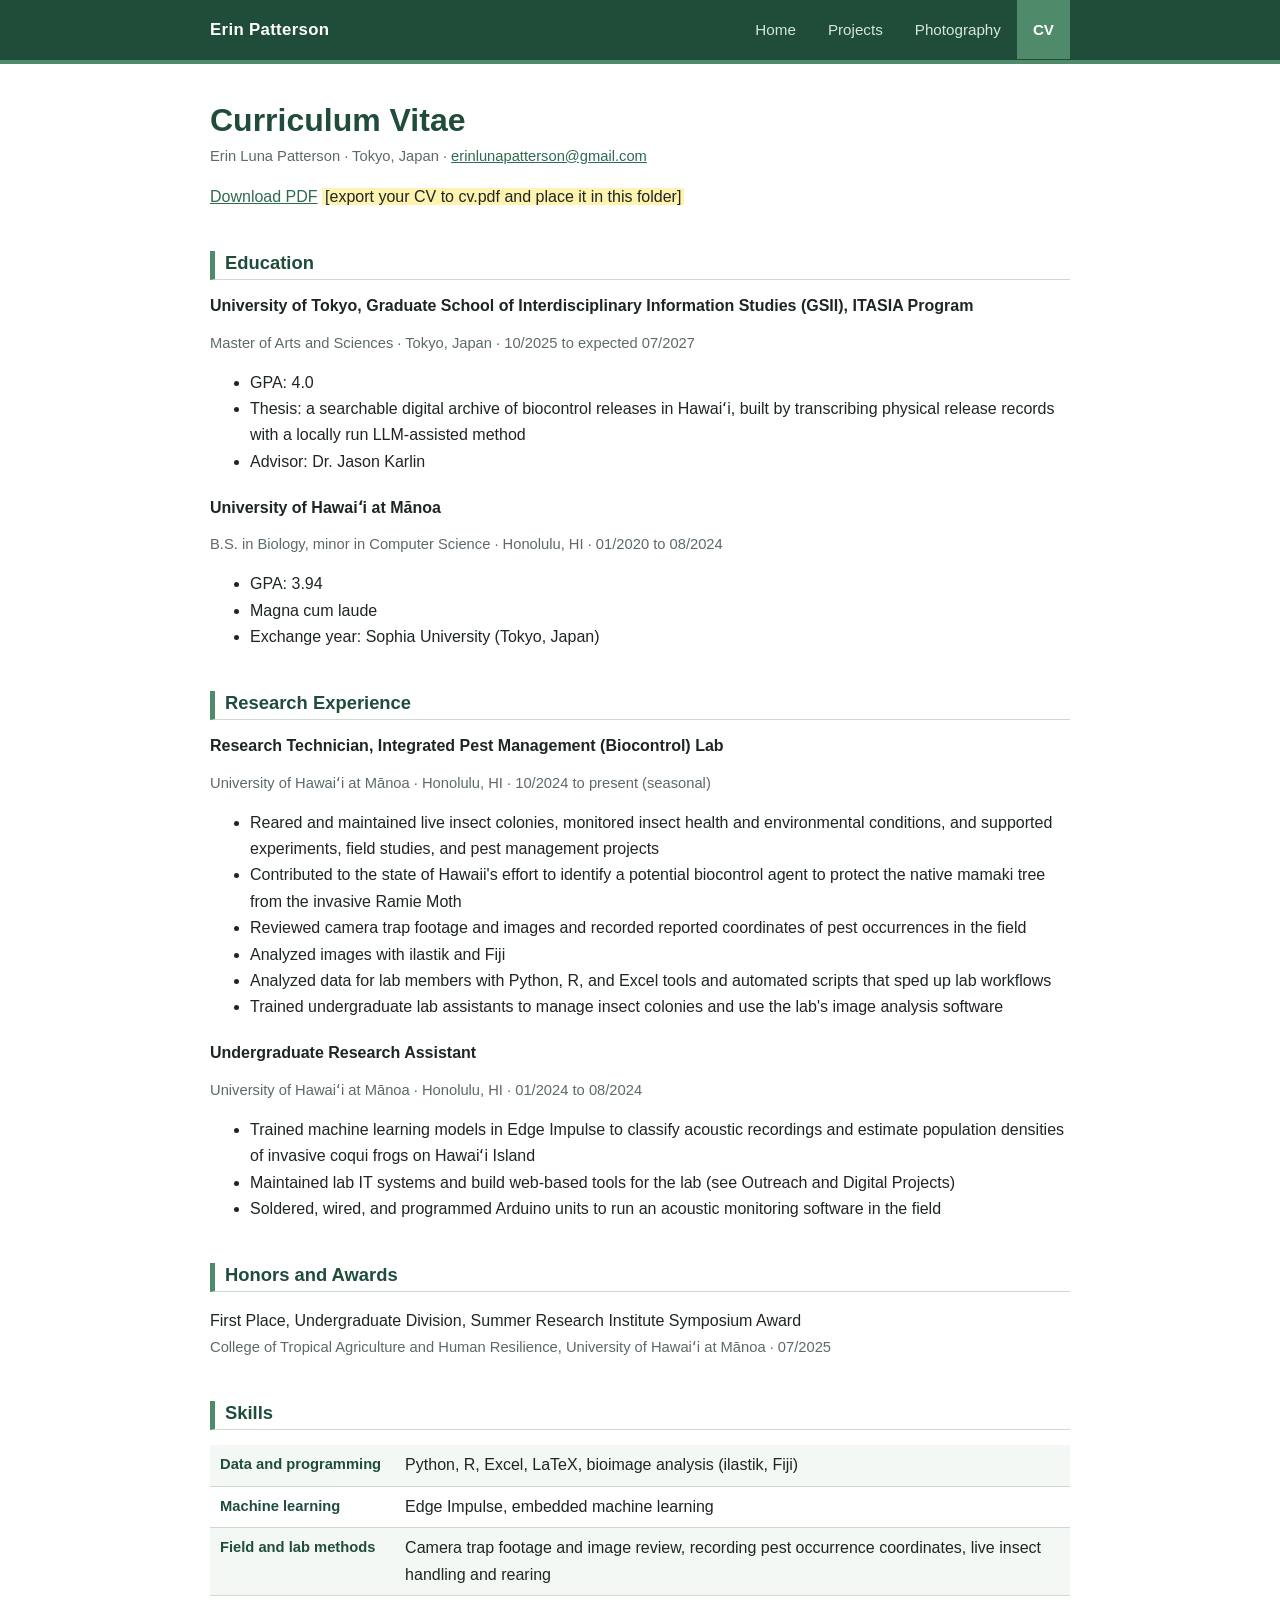
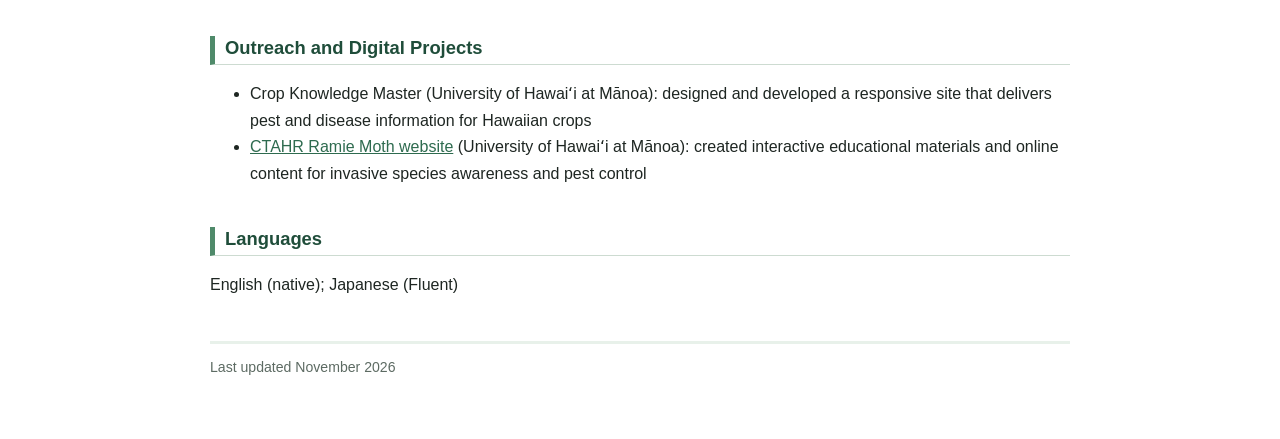
==== cv.html @ 867fffab "Commit" ====
<!DOCTYPE html>
<html lang="en">
<head>
  <meta charset="utf-8">
  <title>CV | Erin Patterson</title>
  <link rel="stylesheet" href="style.css">
</head>
<body>

<header class="topbar">
<nav>
  <span class="site-name">Erin Patterson</span>
  <a href="index.html">Home</a>
  <a href="projects.html">Projects</a>
  <a href="photography.html">Photography</a>
  <a class="here" href="cv.html">CV</a>
</nav>
</header>

<div class="page">

<h1>Curriculum Vitae</h1>
<p class="meta">
  Erin Luna Patterson · Tokyo, Japan · <a href="mailto:erinlunapatterson@gmail.com">erinlunapatterson@gmail.com</a>
</p>
<p><a href="cv.pdf">Download PDF</a> <span class="todo">[export your CV to cv.pdf and place it in this folder]</span></p>

<h2>Education</h2>

<div class="entry">
  <h3>University of Tokyo, Graduate School of Interdisciplinary Information Studies (GSII), ITASIA Program</h3>
  <p class="when">Master of Arts and Sciences · Tokyo, Japan · 10/2025 to expected 07/2027</p>
  <ul>
    <li>GPA: 4.0</li>
    <li>Thesis: a searchable digital archive of biocontrol releases in Hawaiʻi, built by transcribing physical release records with a locally run LLM-assisted method</li>
    <li>Advisor: Dr. Jason Karlin</li>
  </ul>
</div>

<div class="entry">
  <h3>University of Hawaiʻi at Mānoa</h3>
  <p class="when">B.S. in Biology, minor in Computer Science · Honolulu, HI · 01/2020 to 08/2024</p>
  <ul>
    <li>GPA: 3.94</li>
    <li>Magna cum laude</li>
    <li>Exchange year: Sophia University (Tokyo, Japan)</li>
  </ul>
</div>

<h2>Research Experience</h2>

<div class="entry">
  <h3>Research Technician, Integrated Pest Management (Biocontrol) Lab</h3>
  <p class="when">University of Hawaiʻi at Mānoa · Honolulu, HI · 10/2024 to present (seasonal)</p>
  <ul>
    <li>Reared and maintained live insect colonies, monitored insect health and environmental conditions, and supported experiments, field studies, and pest management projects</li>
    <li>Contributed to the state of Hawaii's effort to identify a potential biocontrol agent to protect the native mamaki tree from the invasive Ramie Moth</li>
    <li>Reviewed camera trap footage and images and recorded reported coordinates of pest occurrences in the field</li>
    <li>Analyzed images with ilastik and Fiji</li>
    <li>Analyzed data for lab members with Python, R, and Excel tools and automated scripts that sped up lab workflows</li>
    <li>Trained undergraduate lab assistants to manage insect colonies and use the lab's image analysis software</li>
  </ul>
</div>

<div class="entry">
  <h3>Undergraduate Research Assistant</h3>
  <p class="when">University of Hawaiʻi at Mānoa · Honolulu, HI · 01/2024 to 08/2024</p>
  <ul>
    <li>Trained machine learning models in Edge Impulse to classify acoustic recordings and estimate population densities of invasive coqui frogs on Hawaiʻi Island</li>
    <li>Maintained lab IT systems and build web-based tools for the lab (see Outreach and Digital Projects)</li>
    <li>Soldered, wired, and programmed Arduino units to run an acoustic monitoring software in the field</li>
  </ul>
</div>

<h2>Honors and Awards</h2>
<div class="entry">
  <p>First Place, Undergraduate Division, Summer Research Institute Symposium Award<br>
  <span class="when">College of Tropical Agriculture and Human Resilience, University of Hawaiʻi at Mānoa · 07/2025</span></p>
</div>

<h2>Skills</h2>
<table class="skills">
  <tr><td>Data and programming</td><td>Python, R, Excel, LaTeX, bioimage analysis (ilastik, Fiji)</td></tr>
  <tr><td>Machine learning</td><td>Edge Impulse, embedded machine learning</td></tr>
  <tr><td>Field and lab methods</td><td>Camera trap footage and image review, recording pest occurrence coordinates, live insect handling and rearing</td></tr>
</table>

<h2>Outreach and Digital Projects</h2>
<ul>
  <li>Crop Knowledge Master</a> (University of Hawaiʻi at Mānoa): designed and developed a responsive site that delivers pest and disease information for Hawaiian crops</li>
  <li><a href="https://cms.ctahr.hawaii.edu/ce/mamaki">CTAHR Ramie Moth website</a> (University of Hawaiʻi at Mānoa): created interactive educational materials and online content for invasive species awareness and pest control</li>
</ul>

<h2>Languages</h2>
<p>English (native); Japanese (Fluent)</p>

<footer>Last updated November 2026</footer>

</div>

</body>
</html>
---- style.css ----
/* Shared styles for every page. Edit the colors in :root to change the theme. */
:root {
  --green-dark: #1f4d3a;
  --green: #2e6b4f;
  --green-mid: #4f8a6a;
  --green-light: #e8f1ea;
  --green-pale: #f4f8f4;
  --text: #1e2622;
  --muted: #5d6b63;
  --line: #cddbd1;
  --bg: #ffffff;
}

body {
  font-family: Arial;
  color: var(--text);
  background: var(--bg);
  line-height: 1.65;
  margin: 0;
}

/* Navigation bar */
.topbar { background: var(--green-dark); border-bottom: 4px solid var(--green-mid); }
.topbar nav {
  max-width: 860px; margin: 0 auto; padding: 0 20px;
  display: flex; align-items: center;
  font-family: Helvetica, Arial, sans-serif; font-size: 0.95rem;
}
.topbar .site-name { color: #fff; font-weight: bold; font-size: 1.05rem; padding: 16px 0; margin-right: auto; letter-spacing: 0.02em; }
.topbar nav a { color: #d6e6db; text-decoration: none; padding: 17px 16px; }
.topbar nav a:hover { background: var(--green); color: #fff; }
.topbar nav a.here { background: var(--green-mid); color: #fff; font-weight: bold; }

/* Page body */
.page { max-width: 860px; margin: 0 auto; padding: 8px 20px 60px; }

/* Home page banner */
.hero { background: var(--green-light); border-bottom: 1px solid var(--line); }
.hero .inner { max-width: 860px; margin: 0 auto; padding: 36px 20px 28px; }
.hero h1 { margin: 0 0 4px; }
.hero .tagline { margin: 0 0 14px; }
.hero .links { margin: 0; }
.hero .links a { display: inline-block; background: var(--green); color: #fff; text-decoration: none; padding: 5px 14px; border-radius: 3px; margin: 0 8px 0 0; font-family: Helvetica, Arial, sans-serif; font-size: 0.9rem; }
.hero .links a:hover { background: var(--green-dark); }

h1, h2, h3 { font-family: Helvetica, Arial, sans-serif; line-height: 1.25; }
h1 { font-size: 2rem; color: var(--green-dark); margin: 28px 0 4px; }
h2 { font-size: 1.15rem; color: var(--green-dark); margin-top: 2.2em; padding: 0 0 5px 10px; border-bottom: 1px solid var(--line); border-left: 5px solid var(--green-mid); }
h3 { font-size: 1rem; margin-bottom: 2px; }

a { color: var(--green); }
a:hover { color: var(--green-dark); }

.tagline { color: var(--muted); margin-top: 0; }
.meta { color: var(--muted); font-size: 0.92rem; margin: 0 0 8px; }
.links a { margin-right: 14px; }

.entry { margin-bottom: 1.4em; }
.entry ul { margin-top: 4px; }
.entry .when { color: var(--muted); font-size: 0.92rem; }

/* Project cards */
.project-list .item { background: var(--green-pale); border: 1px solid var(--line); border-left: 5px solid var(--green-mid); padding: 12px 18px 4px; margin-bottom: 14px; }
.project-list .item h3 { margin-top: 0; font-size: 1.05rem; }
.project-list .item h3 a { text-decoration: none; }
.project-list .item h3 a:hover { text-decoration: underline; }

table.skills { border-collapse: collapse; width: 100%; }
table.skills td { vertical-align: top; padding: 7px 14px 7px 10px; border-bottom: 1px solid var(--line); }
table.skills tr:nth-child(odd) { background: var(--green-pale); }
table.skills td:first-child { font-family: Helvetica, Arial, sans-serif; font-size: 0.92rem; font-weight: bold; color: var(--green-dark); white-space: nowrap; }

figure { margin: 1.2em 0; }
figure img { max-width: 100%; display: block; background: #e4e4df; border: 1px solid var(--line); }
figcaption { color: var(--muted); font-size: 0.88rem; margin-top: 4px; }

.gallery { display: grid; grid-template-columns: repeat(2, 1fr); gap: 22px; }
.gallery figure { margin: 0; }

/* Marks every spot you still need to fill in. Search the HTML for class="todo". */
.todo { background: #fff3b0; padding: 0 3px; }

footer { margin-top: 3em; padding-top: 12px; border-top: 3px solid var(--green-light); color: var(--muted); font-size: 0.88rem; }

@media print {
  .topbar, footer { display: none; }
  .page { max-width: none; }
}
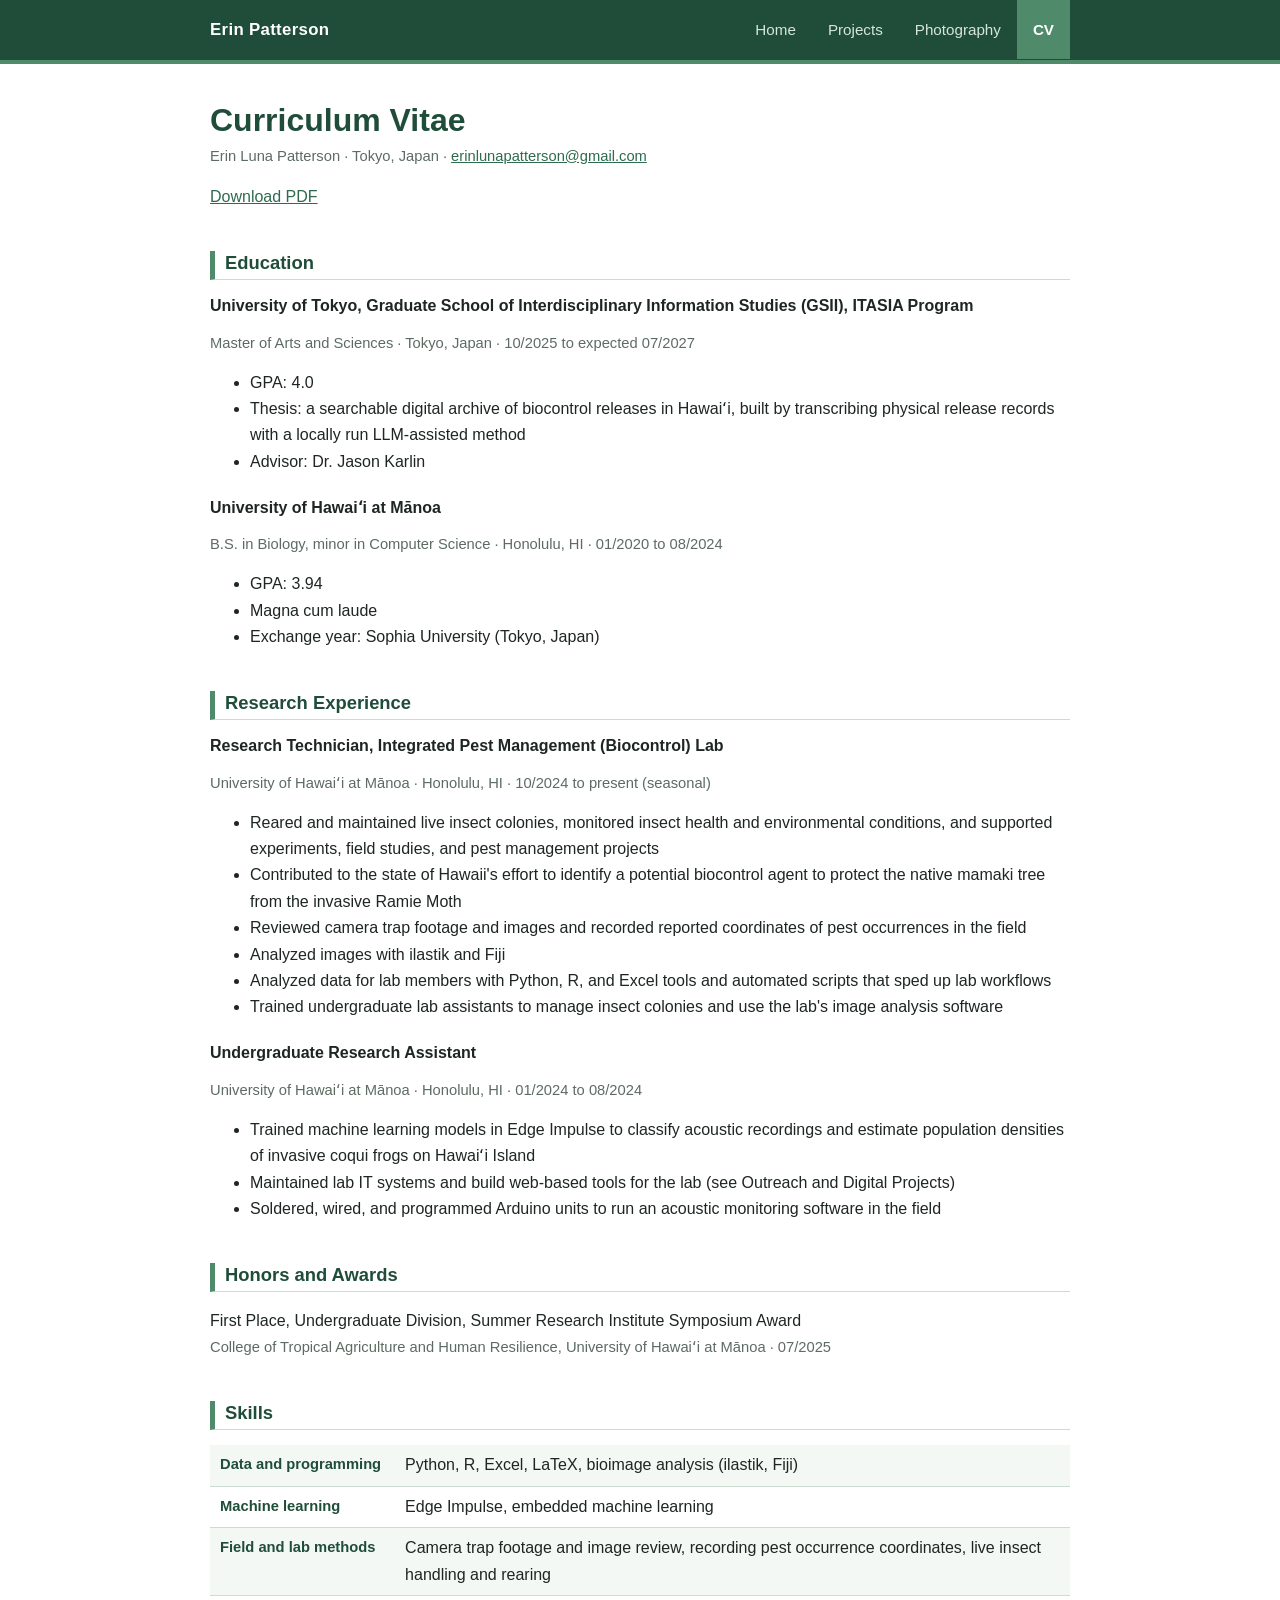
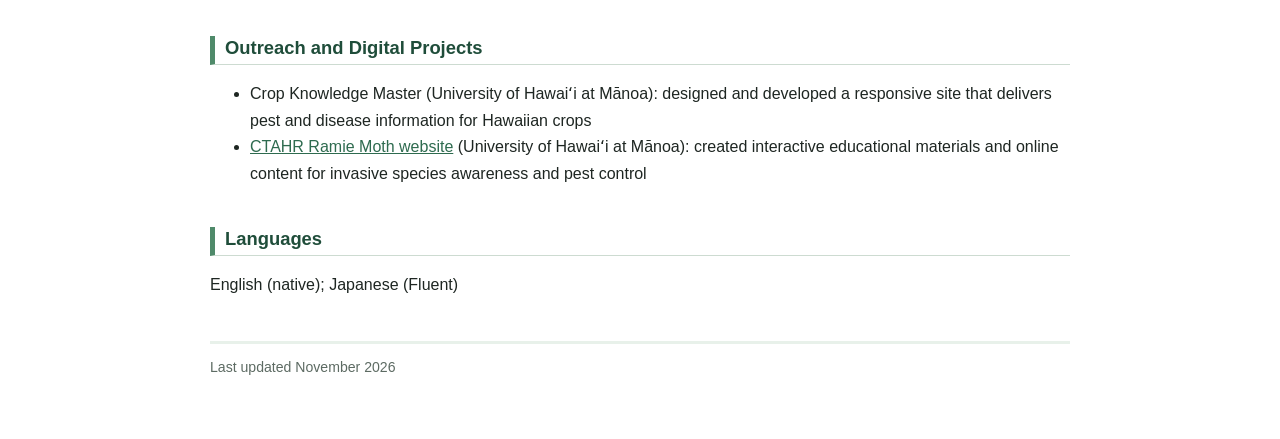
==== commit bdd8ecaf: "Add Folders" ====
--- a/cv.html
+++ b/cv.html
@@ -23,7 +23,7 @@
 <p class="meta">
   Erin Luna Patterson · Tokyo, Japan · <a href="mailto:erinlunapatterson@gmail.com">erinlunapatterson@gmail.com</a>
 </p>
-<p><a href="cv.pdf">Download PDF</a> <span class="todo">[export your CV to cv.pdf and place it in this folder]</span></p>
+<p><a href="docs/CV.pdf">Download PDF</a></p>
 
 <h2>Education</h2>
 
